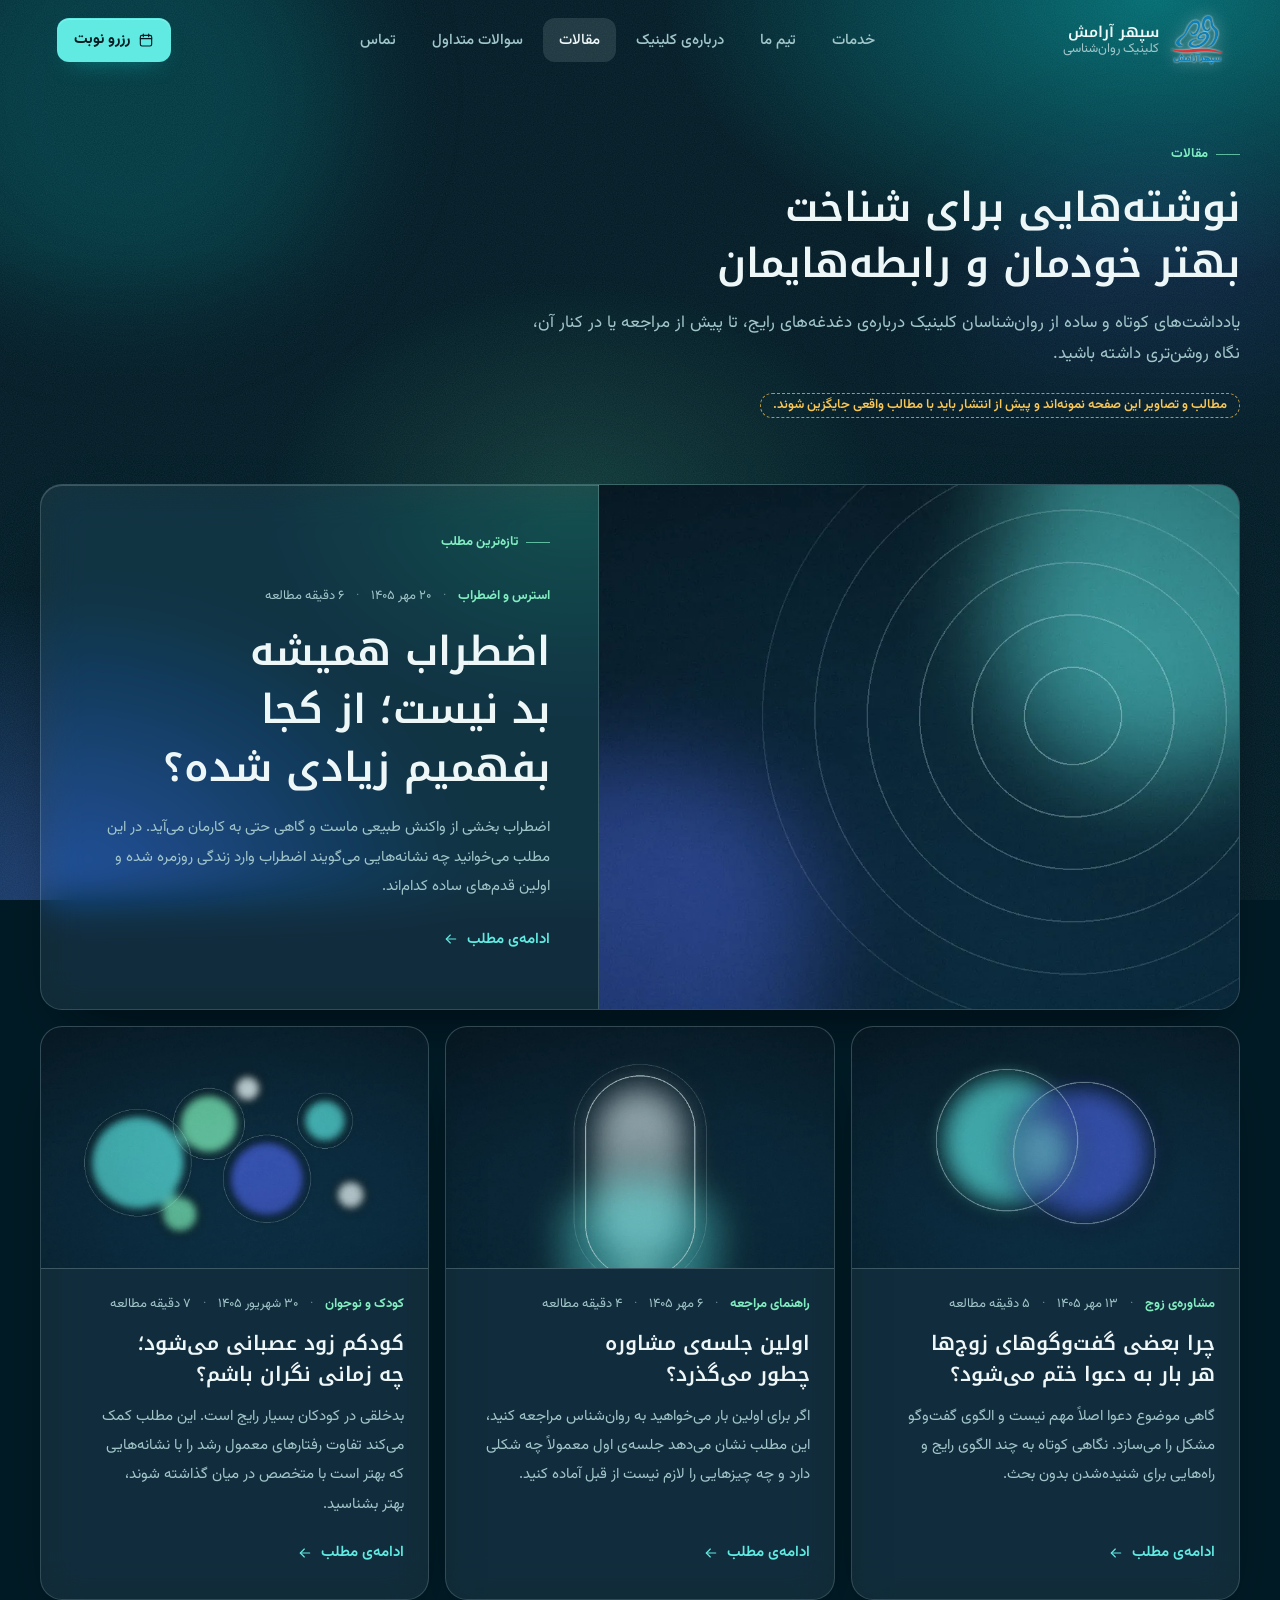
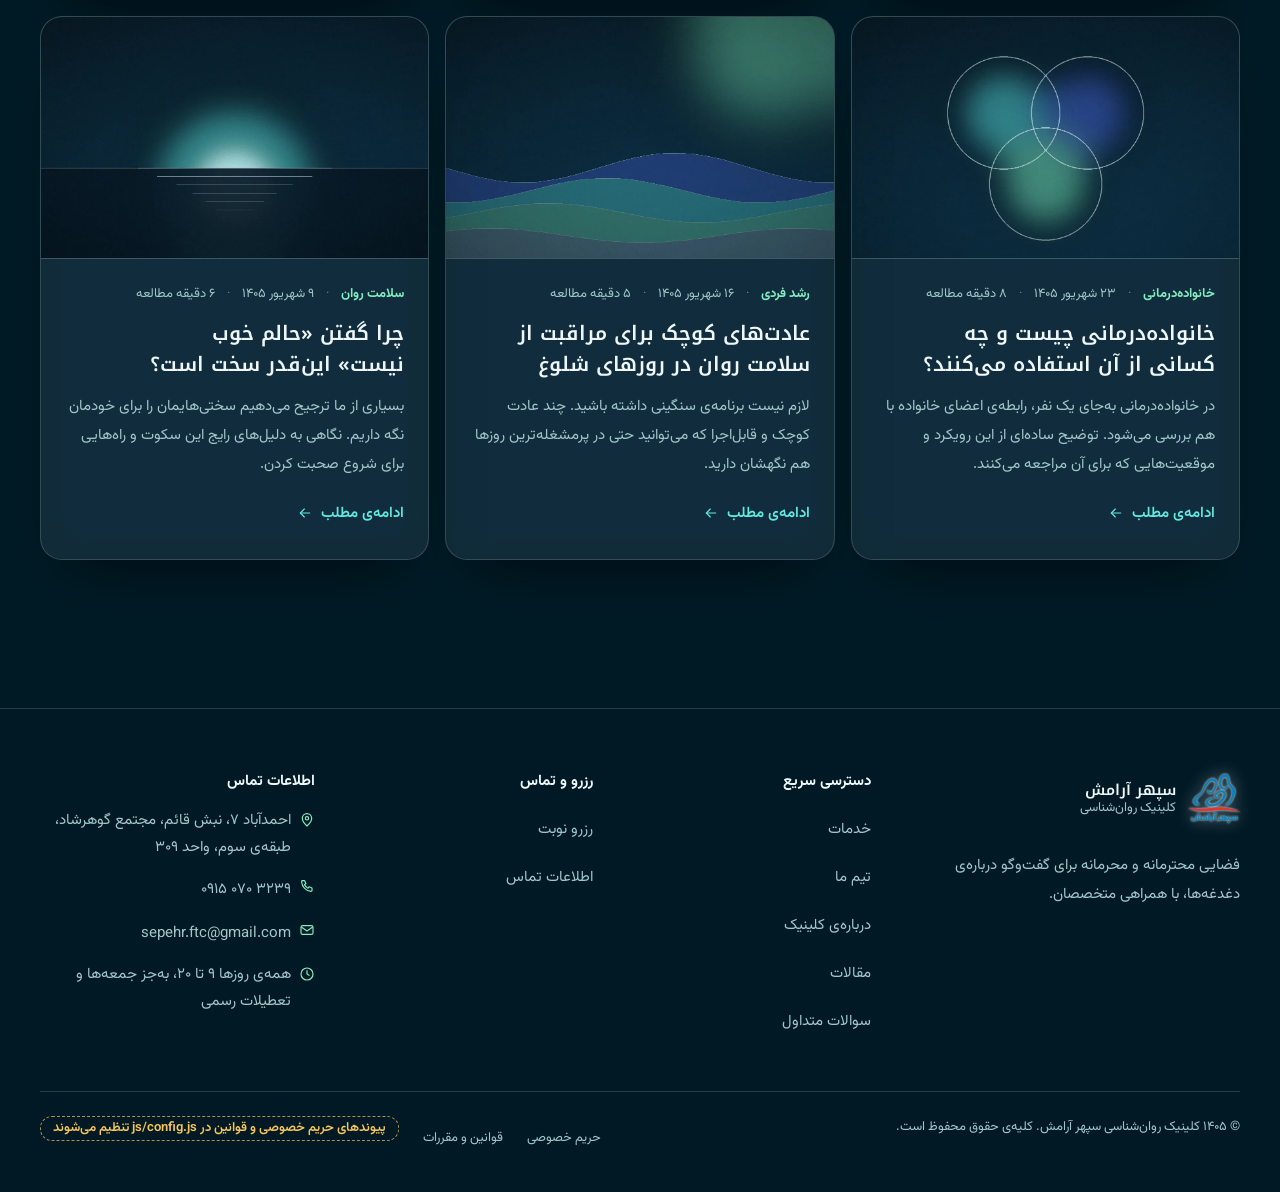
==== blog.html @ 07a2d9d1 "update" ====
<!doctype html>
<html lang="fa" dir="rtl">
<head>
  <meta charset="utf-8">
  <meta name="viewport" content="width=device-width, initial-scale=1">
  <title>مقالات | کلینیک روان‌شناسی سپهر آرامش</title>
  <meta name="description" content="مقالات کلینیک روان‌شناسی سپهر آرامش درباره‌ی سلامت روان، روابط زوجین، خانواده‌درمانی، کودک و نوجوان و مدیریت استرس.">
  <meta name="theme-color" content="#0d2a3a">
  <script>
    document.documentElement.classList.add("js");
    setTimeout(function () {
      if (!window.__sepehrReady) document.documentElement.classList.add("anim-failsafe");
    }, 4000);
  </script>
  <link rel="stylesheet" href="css/styles.css">
</head>
<body>
  <a class="skip-link" href="#main">پرش به محتوای اصلی</a>

  <svg width="0" height="0" style="position:absolute" aria-hidden="true" focusable="false">
    <defs>
      <symbol id="i-menu" viewBox="0 0 24 24"><path d="M4 7h16M4 12h16M4 17h16"/></symbol>
      <symbol id="i-x" viewBox="0 0 24 24"><path d="M6 6l12 12M18 6 6 18"/></symbol>
      <symbol id="i-calendar" viewBox="0 0 24 24"><rect x="3.5" y="5" width="17" height="16" rx="2.5"/><path d="M8 3v4M16 3v4M3.5 10h17"/></symbol>
      <symbol id="i-arrow-left" viewBox="0 0 24 24"><path d="M19 12H5"/><path d="m11 6-6 6 6 6"/></symbol>
      <symbol id="i-pin" viewBox="0 0 24 24"><path d="M12 21s7-6.2 7-11.5A7 7 0 0 0 5 9.5C5 14.8 12 21 12 21z"/><circle cx="12" cy="9.5" r="2.5"/></symbol>
      <symbol id="i-phone" viewBox="0 0 24 24"><path d="M5 4h3.5l1.8 4.5-2.2 1.4a11 11 0 0 0 5.5 5.5l1.4-2.2L19.5 15v3.5a1.5 1.5 0 0 1-1.6 1.5C10.7 19.6 4.4 13.3 4 6.1A1.5 1.5 0 0 1 5 4z"/></symbol>
      <symbol id="i-mail" viewBox="0 0 24 24"><rect x="3" y="5.5" width="18" height="13" rx="2.5"/><path d="m4 8 8 5.5L20 8"/></symbol>
      <symbol id="i-clock" viewBox="0 0 24 24"><circle cx="12" cy="12" r="9"/><path d="M12 7v5l3 2"/></symbol>
      <symbol id="i-info" viewBox="0 0 24 24"><circle cx="12" cy="12" r="9"/><path d="M12 11v5M12 8h.01"/></symbol>
    </defs>
  </svg>

  <header class="site-header" id="site-header">
    <div class="container">
      <div class="site-header__bar">
        <a class="brand" href="index.html" aria-label="کلینیک روان‌شناسی سپهر آرامش، بازگشت به بالای صفحه">
          <span class="brand__mark"><img src="assets/images/logo.png" alt="" width="722" height="672" decoding="async"></span>
          <span class="brand__text">
            <span class="brand__name">سپهر آرامش</span>
            <span class="brand__sub">کلینیک روان‌شناسی</span>
          </span>
        </a>

        <nav class="nav" id="site-nav" aria-label="ناوبری اصلی">
          <ul class="nav__list">
            <li><a class="nav__link" href="index.html#services">خدمات</a></li>
            <li><a class="nav__link" href="index.html#team">تیم ما</a></li>
            <li><a class="nav__link" href="index.html#about">درباره‌ی کلینیک</a></li>
            <li><a class="nav__link is-active" href="blog.html" aria-current="page">مقالات</a></li>
            <li><a class="nav__link" href="index.html#faq">سوالات متداول</a></li>
            <li><a class="nav__link" href="index.html#contact">تماس</a></li>
            <li class="nav__cta"><a class="btn btn--primary" href="index.html#appointment" data-link="booking">رزرو نوبت</a></li>
          </ul>
        </nav>

        <div class="header-actions">
          <a class="btn btn--primary btn--sm" href="index.html#appointment" data-link="booking">
            <svg class="icon icon--sm" aria-hidden="true"><use href="#i-calendar"/></svg>
            رزرو نوبت
          </a>
          <button class="nav-toggle" type="button" aria-expanded="false" aria-controls="site-nav" aria-label="باز و بسته کردن منو">
            <svg class="icon icon-menu" aria-hidden="true"><use href="#i-menu"/></svg>
            <svg class="icon icon-close" aria-hidden="true"><use href="#i-x"/></svg>
          </button>
        </div>
      </div>
    </div>
  </header>

  <main id="main">
    <section class="page-head" aria-labelledby="blog-title">
      <div class="hero__aurora" aria-hidden="true"><i></i><i></i></div>
      <div class="container">
        <div class="section-head reveal">
          <p class="eyebrow">مقالات</p>
          <h1 id="blog-title">نوشته‌هایی برای شناخت بهتر خودمان و رابطه‌هایمان</h1>
          <p class="lead">یادداشت‌های کوتاه و ساده از روان‌شناسان کلینیک درباره‌ی دغدغه‌های رایج، تا پیش از مراجعه یا در کنار آن، نگاه روشن‌تری داشته باشید.</p>
          <p class="placeholder-tag" role="note">مطالب و تصاویر این صفحه نمونه‌اند و پیش از انتشار باید با مطالب واقعی جایگزین شوند.</p>
        </div>
      </div>
    </section>

    <section class="section blog" aria-label="فهرست مقالات">
      <div class="container">
        <article class="post-featured card reveal">
          <div class="post-card__media post-featured__media">
            <img src="assets/images/blog/post-1.webp" alt="" width="1200" height="750" fetchpriority="high" decoding="async">
          </div>
          <div class="post-featured__body">
            <p class="eyebrow">تازه‌ترین مطلب</p>
            <p class="post-meta"><span class="post-meta__cat">استرس و اضطراب</span><time datetime="2026-10-12">۲۰ مهر ۱۴۰۵</time><span>۶ دقیقه مطالعه</span></p>
            <h2 class="post-featured__title">اضطراب همیشه بد نیست؛ از کجا بفهمیم زیادی شده؟</h2>
            <p class="post-card__excerpt">اضطراب بخشی از واکنش طبیعی ماست و گاهی حتی به کارمان می‌آید. در این مطلب می‌خوانید چه نشانه‌هایی می‌گویند اضطراب وارد زندگی روزمره شده و اولین قدم‌های ساده کدام‌اند.</p>
            <span class="post-more" aria-disabled="true" title="به‌زودی">ادامه‌ی مطلب <svg class="icon icon--sm" aria-hidden="true"><use href="#i-arrow-left"/></svg></span>
          </div>
        </article>

        <ul class="post-grid" data-stagger>
          <li class="reveal">
            <article class="post-card card">
              <div class="post-card__media">
                <!-- جایگزینی: فایل assets/images/blog/post-2.webp را با عکس واقعی (نسبت ۸:۵) عوض کنید و alt را بنویسید -->
                <img src="assets/images/blog/post-2.webp" alt="" width="1200" height="750" loading="lazy" decoding="async">
              </div>
              <div class="post-card__body">
                <p class="post-meta"><span class="post-meta__cat">مشاوره‌ی زوج</span><time datetime="2026-10-05">۱۳ مهر ۱۴۰۵</time><span>۵ دقیقه مطالعه</span></p>
                <h2 class="post-card__title">چرا بعضی گفت‌وگوهای زوج‌ها هر بار به دعوا ختم می‌شود؟</h2>
                <p class="post-card__excerpt">گاهی موضوع دعوا اصلاً مهم نیست و الگوی گفت‌وگو مشکل را می‌سازد. نگاهی کوتاه به چند الگوی رایج و راه‌هایی برای شنیده‌شدن بدون بحث.</p>
                <span class="post-more" aria-disabled="true" title="به‌زودی">ادامه‌ی مطلب <svg class="icon icon--sm" aria-hidden="true"><use href="#i-arrow-left"/></svg></span>
              </div>
            </article>
          </li>
          <li class="reveal">
            <article class="post-card card">
              <div class="post-card__media">
                <!-- جایگزینی: فایل assets/images/blog/post-3.webp را با عکس واقعی (نسبت ۸:۵) عوض کنید و alt را بنویسید -->
                <img src="assets/images/blog/post-3.webp" alt="" width="1200" height="750" loading="lazy" decoding="async">
              </div>
              <div class="post-card__body">
                <p class="post-meta"><span class="post-meta__cat">راهنمای مراجعه</span><time datetime="2026-09-28">۶ مهر ۱۴۰۵</time><span>۴ دقیقه مطالعه</span></p>
                <h2 class="post-card__title">اولین جلسه‌ی مشاوره چطور می‌گذرد؟</h2>
                <p class="post-card__excerpt">اگر برای اولین بار می‌خواهید به روان‌شناس مراجعه کنید، این مطلب نشان می‌دهد جلسه‌ی اول معمولاً چه شکلی دارد و چه چیزهایی را لازم نیست از قبل آماده کنید.</p>
                <span class="post-more" aria-disabled="true" title="به‌زودی">ادامه‌ی مطلب <svg class="icon icon--sm" aria-hidden="true"><use href="#i-arrow-left"/></svg></span>
              </div>
            </article>
          </li>
          <li class="reveal">
            <article class="post-card card">
              <div class="post-card__media">
                <!-- جایگزینی: فایل assets/images/blog/post-4.webp را با عکس واقعی (نسبت ۸:۵) عوض کنید و alt را بنویسید -->
                <img src="assets/images/blog/post-4.webp" alt="" width="1200" height="750" loading="lazy" decoding="async">
              </div>
              <div class="post-card__body">
                <p class="post-meta"><span class="post-meta__cat">کودک و نوجوان</span><time datetime="2026-09-21">۳۰ شهریور ۱۴۰۵</time><span>۷ دقیقه مطالعه</span></p>
                <h2 class="post-card__title">کودکم زود عصبانی می‌شود؛ چه زمانی نگران باشم؟</h2>
                <p class="post-card__excerpt">بدخلقی در کودکان بسیار رایج است. این مطلب کمک می‌کند تفاوت رفتارهای معمول رشد را با نشانه‌هایی که بهتر است با متخصص در میان گذاشته شوند، بهتر بشناسید.</p>
                <span class="post-more" aria-disabled="true" title="به‌زودی">ادامه‌ی مطلب <svg class="icon icon--sm" aria-hidden="true"><use href="#i-arrow-left"/></svg></span>
              </div>
            </article>
          </li>
          <li class="reveal">
            <article class="post-card card">
              <div class="post-card__media">
                <!-- جایگزینی: فایل assets/images/blog/post-5.webp را با عکس واقعی (نسبت ۸:۵) عوض کنید و alt را بنویسید -->
                <img src="assets/images/blog/post-5.webp" alt="" width="1200" height="750" loading="lazy" decoding="async">
              </div>
              <div class="post-card__body">
                <p class="post-meta"><span class="post-meta__cat">خانواده‌درمانی</span><time datetime="2026-09-14">۲۳ شهریور ۱۴۰۵</time><span>۸ دقیقه مطالعه</span></p>
                <h2 class="post-card__title">خانواده‌درمانی چیست و چه کسانی از آن استفاده می‌کنند؟</h2>
                <p class="post-card__excerpt">در خانواده‌درمانی به‌جای یک نفر، رابطه‌ی اعضای خانواده با هم بررسی می‌شود. توضیح ساده‌ای از این رویکرد و موقعیت‌هایی که برای آن مراجعه می‌کنند.</p>
                <span class="post-more" aria-disabled="true" title="به‌زودی">ادامه‌ی مطلب <svg class="icon icon--sm" aria-hidden="true"><use href="#i-arrow-left"/></svg></span>
              </div>
            </article>
          </li>
          <li class="reveal">
            <article class="post-card card">
              <div class="post-card__media">
                <!-- جایگزینی: فایل assets/images/blog/post-6.webp را با عکس واقعی (نسبت ۸:۵) عوض کنید و alt را بنویسید -->
                <img src="assets/images/blog/post-6.webp" alt="" width="1200" height="750" loading="lazy" decoding="async">
              </div>
              <div class="post-card__body">
                <p class="post-meta"><span class="post-meta__cat">رشد فردی</span><time datetime="2026-09-07">۱۶ شهریور ۱۴۰۵</time><span>۵ دقیقه مطالعه</span></p>
                <h2 class="post-card__title">عادت‌های کوچک برای مراقبت از سلامت روان در روزهای شلوغ</h2>
                <p class="post-card__excerpt">لازم نیست برنامه‌ی سنگینی داشته باشید. چند عادت کوچک و قابل‌اجرا که می‌توانید حتی در پرمشغله‌ترین روزها هم نگهشان دارید.</p>
                <span class="post-more" aria-disabled="true" title="به‌زودی">ادامه‌ی مطلب <svg class="icon icon--sm" aria-hidden="true"><use href="#i-arrow-left"/></svg></span>
              </div>
            </article>
          </li>
          <li class="reveal">
            <article class="post-card card">
              <div class="post-card__media">
                <!-- جایگزینی: فایل assets/images/blog/post-7.webp را با عکس واقعی (نسبت ۸:۵) عوض کنید و alt را بنویسید -->
                <img src="assets/images/blog/post-7.webp" alt="" width="1200" height="750" loading="lazy" decoding="async">
              </div>
              <div class="post-card__body">
                <p class="post-meta"><span class="post-meta__cat">سلامت روان</span><time datetime="2026-08-31">۹ شهریور ۱۴۰۵</time><span>۶ دقیقه مطالعه</span></p>
                <h2 class="post-card__title">چرا گفتن «حالم خوب نیست» این‌قدر سخت است؟</h2>
                <p class="post-card__excerpt">بسیاری از ما ترجیح می‌دهیم سختی‌هایمان را برای خودمان نگه داریم. نگاهی به دلیل‌های رایج این سکوت و راه‌هایی برای شروع صحبت کردن.</p>
                <span class="post-more" aria-disabled="true" title="به‌زودی">ادامه‌ی مطلب <svg class="icon icon--sm" aria-hidden="true"><use href="#i-arrow-left"/></svg></span>
              </div>
            </article>
          </li>
        </ul>
      </div>
    </section>
  </main>

  <footer class="site-footer">
    <div class="container">
      <div class="footer__grid">
        <div class="footer__about">
          <a class="brand" href="index.html">
            <span class="brand__mark"><img src="assets/images/logo.png" alt="" width="722" height="672" decoding="async"></span>
            <span class="brand__text"><span class="brand__name">سپهر آرامش</span><span class="brand__sub">کلینیک روان‌شناسی</span></span>
          </a>
          <p>فضایی محترمانه و محرمانه برای گفت‌وگو درباره‌ی دغدغه‌ها، با همراهی متخصصان.</p>
        </div>

        <nav aria-label="پیوندهای فوتر">
          <h2 class="footer__title">دسترسی سریع</h2>
          <ul class="footer__links">
            <li><a href="index.html#services">خدمات</a></li>
            <li><a href="index.html#team">تیم ما</a></li>
            <li><a href="index.html#about">درباره‌ی کلینیک</a></li>
            <li><a href="blog.html">مقالات</a></li>
            <li><a href="index.html#faq">سوالات متداول</a></li>
          </ul>
        </nav>

        <div>
          <h2 class="footer__title">رزرو و تماس</h2>
          <ul class="footer__links">
            <li><a href="index.html#appointment" data-link="booking">رزرو نوبت</a></li>
            <li><a href="index.html#contact">اطلاعات تماس</a></li>
          </ul>
        </div>

        <div>
          <h2 class="footer__title">اطلاعات تماس</h2>
          <ul class="footer__contact">
            <li><svg class="icon icon--sm" aria-hidden="true"><use href="#i-pin"/></svg><address>احمدآباد ۷، نبش قائم، مجتمع گوهرشاد، طبقه‌ی سوم، واحد ۳۰۹</address></li>
            <li><svg class="icon icon--sm" aria-hidden="true"><use href="#i-phone"/></svg><a class="contact__link ltr" href="tel:+989150703239" aria-label="تماس تلفنی با کلینیک، ۰۹۱۵ ۰۷۰ ۳۲۳۹">۰۹۱۵ ۰۷۰ ۳۲۳۹</a></li>
            <li><svg class="icon icon--sm" aria-hidden="true"><use href="#i-mail"/></svg><a class="contact__link ltr" href="mailto:sepehr.ftc@gmail.com">sepehr.ftc@gmail.com</a></li>
            <li><svg class="icon icon--sm" aria-hidden="true"><use href="#i-clock"/></svg><span>همه‌ی روزها ۹ تا ۲۰، به‌جز جمعه‌ها و تعطیلات رسمی</span></li>
          </ul>
        </div>
      </div>

      <div class="footer__bottom">
        <p>© <span data-year>۱۴۰۵</span> کلینیک روان‌شناسی سپهر آرامش. کلیه‌ی حقوق محفوظ است.</p>
        <ul>
          <li><a href="#" data-link="privacy" hidden>حریم خصوصی</a></li>
          <li><a href="#" data-link="terms" hidden>قوانین و مقررات</a></li>
          <li data-legal-placeholder><span class="placeholder-tag">پیوندهای حریم خصوصی و قوانین در js/config.js تنظیم می‌شوند</span></li>
        </ul>
      </div>
    </div>
  </footer>

  <script src="js/config.js"></script>
  <script src="js/script.js"></script>
</body>
</html>
---- css/styles.css ----
/* ==========================================================================
   کلینیک روان‌شناسی سپهر آرامش — styles.css
   پایه‌ی بصری: سیستم طراحی «فیروزه» (slug: turquoise) از VibeFarsi.
   توکن‌های بخش ۱ عیناً از get_theme("turquoise") گرفته شده‌اند.

   فهرست:
   1. توکن‌های فیروزه + توکن‌های محلی
   2. فونت‌ها
   3. ریست و پایه
   4. چیدمان و ابزارها
   5. اجزای مشترک (دکمه، کارت، نشان، عنوان بخش)
   6. هدر و ناوبری
   7. هیرو
   8. خدمات
   9. تیم
   10. درباره‌ی کلینیک
   11. دعوت به رزرو نوبت
   12. سوالات متداول
   13. تماس
   14. فوتر
   15. حرکت (reveal، متن، پس‌زمینه)
   16. واکنش‌گرایی
   17. کاهش حرکت
   ========================================================================== */

/* 1. TOKENS ---------------------------------------------------------------- */
:root {
  /* --- فیروزه: توکن‌های رسمی (بدون تغییر) --- */
  color-scheme: dark;
  --background: oklch(0.2 0.045 225);
  --foreground: oklch(0.97 0.01 200);
  --card: oklch(0.97 0.02 200 / 7%);
  --card-foreground: oklch(0.97 0.01 200);
  --popover: oklch(0.25 0.045 225 / 88%);
  --popover-foreground: oklch(0.97 0.01 200);
  --primary: oklch(0.86 0.12 190);
  --primary-foreground: oklch(0.2 0.05 210);
  --secondary: oklch(0.97 0.02 200 / 11%);
  --secondary-foreground: oklch(0.97 0.01 200);
  --muted: oklch(0.97 0.02 200 / 6%);
  --muted-foreground: oklch(0.8 0.04 205);
  --accent: oklch(0.97 0.02 200 / 12%);
  --accent-foreground: oklch(0.97 0.01 200);
  --destructive: oklch(0.7 0.18 22);
  --success: oklch(0.8 0.15 165);
  --warning: oklch(0.85 0.14 85);
  --border: oklch(0.97 0.03 200 / 16%);
  --input: oklch(0.97 0.03 200 / 22%);
  --ring: oklch(0.86 0.12 190);
  --brand: oklch(0.87 0.12 165);
  --brand-foreground: oklch(0.2 0.05 180);

  --radius: 0.875rem;
  --type-display: "Noto Kufi Arabic", "IRANSans", "Vazirmatn", Tahoma, sans-serif;
  --type-display-weight: 600;
  --shape-control: 0.75rem;
  --shape-field: 0.75rem;
  --shape-surface: 1.375rem;
  --shape-overlay: 1rem;
  --line: 1px;
  --line-field: 1px;
  --line-style: solid;
  --field: oklch(0.97 0.02 200 / 6%);
  --depth-control: 0 1px 0 0 oklch(1 0 0 / 22%) inset, 0 10px 24px -14px oklch(0.8 0.14 190 / 60%);
  --depth-press: 0 1px 0 0 oklch(1 0 0 / 12%) inset;
  --depth-field: 0 0 #0000;
  --depth-surface: 0 1px 0 0 oklch(1 0 0 / 18%) inset, 0 30px 60px -30px oklch(0.08 0.03 230 / 70%);
  --depth-overlay: 0 1px 0 0 oklch(1 0 0 / 20%) inset, 0 30px 70px -24px oklch(0.08 0.03 230 / 80%);
  --surface-filter: blur(20px) saturate(1.6);
  --press: scale(0.97);
  --motion: 280ms;
  --motion-ease: cubic-bezier(0.22, 1, 0.36, 1);
  --backdrop:
    radial-gradient(55% 45% at 90% 0%, oklch(0.72 0.14 195 / 50%), transparent 70%),
    radial-gradient(45% 50% at 5% 100%, oklch(0.55 0.17 265 / 45%), transparent 70%),
    radial-gradient(35% 35% at 45% 55%, oklch(0.75 0.13 160 / 18%), transparent 70%);
  --spacing: 0.25rem;

  /* --- توکن‌های محلی (ساخته‌شده از توکن‌های بالا، نه رنگ جدید) --- */
  --font-body: "Vazirmatn", "IRANSans", "Segoe UI", Tahoma, "Noto Sans Arabic", sans-serif;
  --font-display: var(--type-display);

  /* مقیاس تایپوگرافی (۶ اندازه) */
  --fs-xs: 0.8125rem;
  --fs-sm: 0.9375rem;
  --fs-base: 1.0625rem;
  --fs-lg: 1.25rem;
  --fs-xl: clamp(1.75rem, 1.2rem + 2.4vw, 2.5rem);
  --fs-2xl: clamp(2rem, 1.2rem + 3.8vw, 3.5rem);

  --space-1: calc(var(--spacing) * 1);
  --space-2: calc(var(--spacing) * 2);
  --space-3: calc(var(--spacing) * 3);
  --space-4: calc(var(--spacing) * 4);
  --space-6: calc(var(--spacing) * 6);
  --space-8: calc(var(--spacing) * 8);
  --space-12: calc(var(--spacing) * 12);
  --space-16: calc(var(--spacing) * 16);
  --space-24: calc(var(--spacing) * 24);

  --container: 75rem;
  --gutter: clamp(1rem, 4vw, 2rem);
  --section-y: clamp(4.5rem, 9vw, 8rem);
  --header-h: 4.5rem;

  --brand-soft: color-mix(in oklch, var(--brand) 45%, transparent);
  --primary-glow: color-mix(in oklch, var(--primary) 35%, transparent);
  --hairline: color-mix(in oklch, var(--foreground) 6%, transparent);
}

/* 2. FONTS ----------------------------------------------------------------- */

@font-face {
  font-family: "Vazirmatn";
  font-weight: 100 900;
  font-style: normal;
  font-display: swap;
  src: url("../assets/fonts/Vazirmatn-Variable.woff2") format("truetype");
}

@font-face {
  font-family: "Noto Kufi Arabic";
  font-weight: 100 900;
  font-style: normal;
  font-display: swap;
  src: url("../assets/fonts/NotoKufiArabic-Variable.woff2") format("truetype");
}
/* 3. RESET & BASE ---------------------------------------------------------- */
*, *::before, *::after { box-sizing: border-box; }
html { -webkit-text-size-adjust: 100%; text-size-adjust: 100%; scroll-behavior: smooth; scroll-padding-block-start: calc(var(--header-h) + 1rem); }
body {
  margin: 0;
  min-height: 100vh;
  background: var(--background);
  color: var(--foreground);
  font-family: var(--font-body);
  font-size: var(--fs-base);
  line-height: 1.8;
  letter-spacing: 0;
  overflow-x: clip;
  position: relative;
  -webkit-font-smoothing: antialiased;
}
/* پس‌زمینه‌ی نورانی فیروزه‌ای (توکن --backdrop) */
body::before {
  content: "";
  position: fixed;
  inset: 0;
  z-index: -2;
  background: var(--backdrop);
  pointer-events: none;
}
/* دانه‌ی فیلم (از جزء grain رجیستری، به‌صورت CSS) */
body::after {
  content: "";
  position: fixed;
  inset: 0;
  z-index: -1;
  pointer-events: none;
  opacity: 0.4;
  background-size: 200px 200px;
  background-image: url("data:image/svg+xml,%3Csvg xmlns='http://www.w3.org/2000/svg' width='200' height='200'%3E%3Cfilter id='n'%3E%3CfeTurbulence type='fractalNoise' baseFrequency='0.9' numOctaves='2' stitchTiles='stitch'/%3E%3CfeColorMatrix values='0 0 0 0 1 0 0 0 0 1 0 0 0 0 1 0 0 0 0.18 0'/%3E%3C/filter%3E%3Crect width='100%25' height='100%25' filter='url(%23n)'/%3E%3C/svg%3E");
}

h1, h2, h3, h4 { margin: 0; font-family: var(--font-display); font-weight: var(--type-display-weight); line-height: 1.25; letter-spacing: 0; text-wrap: balance; }
p { margin: 0; text-wrap: pretty; }
ul, ol { margin: 0; padding: 0; list-style: none; }
img, svg { display: block; max-width: 100%; }
a { color: inherit; text-decoration: none; }
button { font: inherit; color: inherit; letter-spacing: 0; }
address { font-style: normal; }
dl, dd { margin: 0; }

:focus-visible { outline: 2px solid var(--ring); outline-offset: 3px; border-radius: 0.375rem; }
::selection { background: color-mix(in oklch, var(--primary) 40%, transparent); color: var(--foreground); }

.icon { width: 1.25rem; height: 1.25rem; fill: none; stroke: currentColor; stroke-width: 1.75; stroke-linecap: round; stroke-linejoin: round; flex: none; }
.icon--sm { width: 1rem; height: 1rem; }
.icon--lg { width: 1.5rem; height: 1.5rem; }
/* جهت‌دار: در RTL پیکان «بعدی» به چپ اشاره می‌کند؛ آیکون‌ها از اول چپ‌رو رسم شده‌اند */

.skip-link {
  position: fixed; inset-block-start: var(--space-3); inset-inline-start: var(--space-3);
  z-index: 100; padding: var(--space-2) var(--space-4);
  background: var(--primary); color: var(--primary-foreground);
  border-radius: var(--shape-control); font-weight: 600;
  transform: translateY(-200%);
}
.skip-link:focus { transform: none; }

.visually-hidden { position: absolute; width: 1px; height: 1px; margin: -1px; padding: 0; overflow: hidden; clip: rect(0 0 0 0); white-space: nowrap; border: 0; }

/* 4. LAYOUT --------------------------------------------------------------- */
.container { width: min(100% - var(--gutter) * 2, var(--container)); margin-inline: auto; }
.section { padding-block: var(--section-y); position: relative; }
.stack > * + * { margin-block-start: var(--space-4); }
.ltr { direction: ltr; unicode-bidi: isolate; text-align: start; }

/* 5. COMPONENTS ----------------------------------------------------------- */
/* 5.1 دکمه — از توکن‌های shape/depth/press/motion فیروزه */
.btn {
  display: inline-flex; align-items: center; justify-content: center; gap: var(--space-2);
  min-height: 2.75rem; padding: 0 var(--space-6);
  border: var(--line) var(--line-style) transparent;
  border-radius: var(--shape-control);
  font-family: var(--font-body); font-size: var(--fs-sm); font-weight: 700; line-height: 1.5;
  white-space: nowrap; cursor: pointer;
  transition: background-color var(--motion) var(--motion-ease), transform var(--motion) var(--motion-ease), box-shadow var(--motion) var(--motion-ease), border-color var(--motion) var(--motion-ease);
}
.btn:active { transform: var(--press); box-shadow: var(--depth-press); }
.btn .icon { transition: transform var(--motion) var(--motion-ease); }
.btn:hover .icon--go { transform: translateX(-4px); }
.btn--primary { background: var(--primary); color: var(--primary-foreground); box-shadow: var(--depth-control); }
.btn--primary:hover { background: color-mix(in oklch, var(--primary) 88%, white); box-shadow: var(--depth-control), 0 0 0 6px var(--primary-glow); }
.btn--secondary { background: var(--secondary); color: var(--secondary-foreground); border-color: var(--border); box-shadow: var(--depth-control); backdrop-filter: var(--surface-filter); -webkit-backdrop-filter: var(--surface-filter); }
.btn--secondary:hover { background: var(--accent); border-color: var(--input); }
.btn--lg { min-height: 3.25rem; padding: 0 var(--space-8); font-size: var(--fs-base); }
.btn--sm { min-height: 2.75rem; padding: 0 var(--space-4); }

/* 5.2 کارت شیشه‌ای */
.card {
  position: relative;
  background: var(--card);
  color: var(--card-foreground);
  border: var(--line) var(--line-style) var(--border);
  border-radius: var(--shape-surface);
  box-shadow: var(--depth-surface);
  backdrop-filter: var(--surface-filter);
  -webkit-backdrop-filter: var(--surface-filter);
}

/* 5.3 عنوان بخش */
.section-head { max-width: 40rem; margin-block-end: var(--space-12); }
.section-head--center { margin-inline: auto; text-align: center; }
.eyebrow { display: inline-flex; align-items: center; gap: var(--space-2); margin-block-end: var(--space-4); font-size: var(--fs-xs); font-weight: 700; line-height: 1.5; color: var(--brand); }
.eyebrow::before { content: ""; inline-size: 1.5rem; block-size: 1px; background: currentColor; opacity: 0.7; }
.section-head--center .eyebrow::after { content: ""; inline-size: 1.5rem; block-size: 1px; background: currentColor; opacity: 0.7; }
.section-head h2 { font-size: var(--fs-xl); }
.lead { margin-block-start: var(--space-4); color: var(--muted-foreground); }

/* 5.4 نشان «نمونه / جایگزین شود» برای محتوای موقت */
.placeholder-tag {
  display: inline-flex; align-items: center; gap: var(--space-1);
  padding: 0 var(--space-3); border-radius: var(--shape-control);
  border: 1px dashed color-mix(in oklch, var(--warning) 70%, transparent);
  color: var(--warning); font-size: var(--fs-xs); font-weight: 600; line-height: 1.75;
  max-inline-size: 100%; /* تگ‌های بلند باید بشکنند تا در موبایل سرریز نکنند */
}

/* 6. HEADER --------------------------------------------------------------- */
.site-header { position: fixed; inset-inline: 0; inset-block-start: 0; z-index: 50; padding-block: var(--space-3); transition: padding var(--motion) var(--motion-ease); }
.site-header__bar {
  display: flex; align-items: center; justify-content: space-between; gap: var(--space-4);
  min-height: 3.5rem; padding-inline: var(--space-4);
  border: var(--line) var(--line-style) transparent;
  border-radius: var(--shape-surface);
  transition: background-color var(--motion) var(--motion-ease), border-color var(--motion) var(--motion-ease), box-shadow var(--motion) var(--motion-ease), backdrop-filter var(--motion) var(--motion-ease);
}
.site-header.is-scrolled .site-header__bar,
.site-header.is-open .site-header__bar {
  background: var(--popover);
  border-color: var(--border);
  box-shadow: var(--depth-overlay);
  backdrop-filter: var(--surface-filter);
  -webkit-backdrop-filter: var(--surface-filter);
}
.brand { display: inline-flex; align-items: center; gap: var(--space-3); min-block-size: 2.75rem; }
/* لوگوی آبی روی زمینه‌ی تیره کم‌رنگ می‌شود؛ پس روی صفحه‌ی روشنِ توکن --foreground می‌نشیند */
.brand__mark { display: grid; place-items: center; inline-size: 3.25rem; block-size: 3.25rem; flex: none; }
.brand__mark img { inline-size: 100%; block-size: 100%; object-fit: contain; filter: drop-shadow(0 0 1px oklch(1 0 0 / 90%)) drop-shadow(0 0 0.5rem oklch(0.98 0.02 200 / 45%)); }
.brand__text { display: grid; line-height: 1.25; }
.brand__name { font-family: var(--font-display); font-weight: var(--type-display-weight); font-size: var(--fs-sm); }
.brand__sub { font-size: var(--fs-xs); color: var(--muted-foreground); }

.nav__list { display: flex; align-items: center; gap: var(--space-1); }
.nav__link { display: inline-flex; align-items: center; min-height: 2.75rem; padding-inline: var(--space-4); border-radius: var(--shape-control); font-size: var(--fs-sm); font-weight: 500; color: var(--muted-foreground); transition: color var(--motion) var(--motion-ease), background-color var(--motion) var(--motion-ease); }
.nav__link:hover, .nav__link.is-active { color: var(--foreground); background: var(--accent); }
.header-actions { display: flex; align-items: center; gap: var(--space-2); }
.nav-toggle { display: none; align-items: center; justify-content: center; inline-size: 2.75rem; block-size: 2.75rem; border: var(--line) var(--line-style) var(--border); border-radius: var(--shape-control); background: var(--secondary); color: var(--foreground); cursor: pointer; }
.nav-toggle .icon-close { display: none; }
.site-header.is-open .nav-toggle .icon-menu { display: none; }
.site-header.is-open .nav-toggle .icon-close { display: block; }

/* 7. HERO ----------------------------------------------------------------- */
.hero { position: relative; padding-block: calc(var(--header-h) + var(--space-12)) var(--section-y); overflow: clip; }
.hero__grid { display: grid; grid-template-columns: minmax(0, 1.1fr) minmax(0, 0.9fr); align-items: center; gap: var(--space-12); }
.hero__badge { display: inline-flex; align-items: center; gap: var(--space-2); padding: var(--space-1) var(--space-4) var(--space-1) var(--space-3); margin-block-end: var(--space-6); border: var(--line) var(--line-style) var(--border); border-radius: 999px; background: var(--muted); font-size: var(--fs-xs); font-weight: 600; color: var(--muted-foreground); line-height: 1.75; }
.hero__badge i { inline-size: 0.5rem; block-size: 0.5rem; border-radius: 50%; background: var(--brand); box-shadow: 0 0 0 4px var(--brand-soft); }
.hero h1 { font-size: var(--fs-2xl); line-height: 1.4; }
.hero__lead { margin-block-start: var(--space-6); max-inline-size: 34rem; font-size: var(--fs-lg); line-height: 1.9; color: var(--muted-foreground); }
.hero__actions { display: flex; flex-wrap: wrap; gap: var(--space-3); margin-block-start: var(--space-8); }
.hero__note { display: flex; align-items: center; gap: var(--space-2); margin-block-start: var(--space-8); font-size: var(--fs-sm); color: var(--muted-foreground); }
.hero__note .icon { color: var(--brand); }

/* ترکیب بصری هیرو: گوی آرام + کارت‌های شیشه‌ای */
.hero__visual { position: relative; aspect-ratio: 1 / 1; inline-size: min(100%, 32rem); margin-inline: auto; isolation: isolate; }
.orb { position: absolute; inset: 8%; border-radius: 50%; background:
  radial-gradient(circle at 32% 28%, oklch(0.92 0.09 190 / 95%), transparent 42%),
  radial-gradient(circle at 70% 75%, oklch(0.55 0.17 265 / 70%), transparent 60%),
  radial-gradient(circle at 50% 50%, oklch(0.72 0.14 195), oklch(0.32 0.08 225));
  box-shadow: 0 0 0 1px var(--border) inset, 0 40px 90px -30px oklch(0.72 0.14 195 / 55%), 0 -1px 0 0 oklch(1 0 0 / 30%) inset; }
.orb__logo { position: absolute; inset: 17%; display: grid; place-items: center; border-radius: 50%; background: radial-gradient(circle at 50% 38%, oklch(0.3 0.05 225 / 94%), oklch(0.2 0.045 225 / 96%)); border: var(--line) var(--line-style) var(--border); box-shadow: var(--depth-surface), 0 0 0 0.5rem color-mix(in oklch, var(--foreground) 8%, transparent), 0 0 4rem -0.5rem var(--primary-glow); }
.orb__logo img { inline-size: 74%; block-size: auto; aspect-ratio: 722 / 672; filter: drop-shadow(0 0 0.75rem oklch(0.98 0.02 200 / 22%)); }
.orb__ring { position: absolute; inset: 0; border-radius: 50%; border: 1px solid var(--border); }
.orb__ring:nth-child(1) { inset: -6%; }
.orb__ring:nth-child(2) { inset: -14%; opacity: 0.6; }
.orb__ring:nth-child(3) { inset: -24%; opacity: 0.3; }
.orb-wrap { position: absolute; inset: 0; z-index: -1; }
.float-card { position: absolute; display: flex; align-items: center; gap: var(--space-3); padding: var(--space-3) var(--space-4); max-inline-size: 16rem; border-radius: var(--shape-overlay); }
.float-card__icon { display: grid; place-items: center; inline-size: 2.5rem; block-size: 2.5rem; border-radius: var(--shape-control); background: var(--accent); color: var(--brand); flex: none; }
.float-card strong { display: block; font-size: var(--fs-sm); line-height: 1.5; }
.float-card span { display: block; font-size: var(--fs-xs); line-height: 1.6; color: var(--muted-foreground); }
.float-card--a { inset-block-start: 8%; inset-inline-start: -4%; }
.float-card--b { inset-block-end: 14%; inset-inline-end: -2%; }
.float-card--c { inset-block-end: -2%; inset-inline-start: 6%; }
.breath { position: relative; inline-size: 2.5rem; block-size: 2.5rem; display: grid; place-items: center; flex: none; }
.breath i { position: absolute; inset: 25%; border-radius: 50%; background: var(--brand); }
.breath::before { content: ""; position: absolute; inset: 0; border-radius: 50%; border: 1px solid var(--brand); opacity: 0.7; }

/* 8. SERVICES ------------------------------------------------------------- */
.services__grid { display: grid; grid-template-columns: repeat(3, minmax(0, 1fr)); gap: var(--space-4); }
.service { display: flex; flex-direction: column; gap: var(--space-4); padding: var(--space-8); transition: transform var(--motion) var(--motion-ease), border-color var(--motion) var(--motion-ease), background-color var(--motion) var(--motion-ease); }
.service:hover, .service:focus-within { transform: translateY(-4px); border-color: var(--input); background: color-mix(in oklch, var(--card) 100%, oklch(0.97 0.02 200 / 4%)); }
.service__icon { display: grid; place-items: center; inline-size: 3rem; block-size: 3rem; border-radius: var(--shape-control); background: var(--accent); color: var(--primary); border: var(--line) var(--line-style) var(--border); }
.service h3 { font-size: var(--fs-lg); }
.service p { color: var(--muted-foreground); font-size: var(--fs-sm); line-height: 1.9; flex: 1; }
.service__link { display: inline-flex; align-items: center; gap: var(--space-2); min-height: 2.75rem; font-size: var(--fs-sm); font-weight: 600; color: var(--primary); }
.service__link .icon { transition: transform var(--motion) var(--motion-ease); }
.service__link:hover .icon { transform: translateX(-4px); }

/* 9. TEAM ----------------------------------------------------------------- */
.team__grid { display: grid; grid-template-columns: repeat(3, minmax(0, 1fr)); gap: var(--space-4); }
.member { overflow: hidden; display: flex; flex-direction: column; }
.member__photo { position: relative; aspect-ratio: 1 / 1; display: grid; place-items: center; background:
  radial-gradient(60% 70% at 50% 30%, oklch(0.72 0.14 195 / 35%), transparent 70%),
  linear-gradient(180deg, var(--muted), transparent); border-block-end: var(--line) var(--line-style) var(--border); }
.member__photo img { position: absolute; inset: 0; inline-size: 100%; block-size: 100%; object-fit: cover; }
.member__photo--cutout img { position: static; padding: var(--space-4); object-fit: contain; filter: drop-shadow(0 18px 24px oklch(0.08 0.03 230 / 45%)); }
.member__avatar { display: grid; place-items: center; inline-size: 5rem; block-size: 5rem; border-radius: 50%; border: 2px solid var(--foreground); color: var(--foreground); opacity: 0.85; }
.member__avatar .icon { inline-size: 2.25rem; block-size: 2.25rem; stroke-width: 1.5; }
.member__photo .placeholder-tag { position: absolute; inset-block-start: var(--space-3); inset-inline-start: var(--space-3); }
.member__body { display: flex; flex-direction: column; gap: var(--space-3); padding: var(--space-6); flex: 1; }
.member h3 { font-size: var(--fs-lg); }
.member__role { font-size: var(--fs-sm); font-weight: 600; color: var(--brand); }
.member__bio { font-size: var(--fs-sm); color: var(--muted-foreground); line-height: 1.9; }
.member__meta { margin-block-start: auto; padding-block-start: var(--space-4); border-block-start: var(--line) var(--line-style) var(--border); display: grid; gap: var(--space-1); font-size: var(--fs-xs); color: var(--muted-foreground); line-height: 1.75; }
.member__meta b { color: var(--foreground); font-weight: 600; }

/* 10. ABOUT --------------------------------------------------------------- */
.about__grid { display: grid; grid-template-columns: minmax(0, 0.9fr) minmax(0, 1.1fr); gap: var(--space-16); align-items: start; }
.about__intro h2 { font-size: var(--fs-xl); }
.about__intro p { margin-block-start: var(--space-6); color: var(--muted-foreground); }
.about__notice { display: flex; gap: var(--space-3); align-items: flex-start; margin-block-start: var(--space-8); padding: var(--space-4) var(--space-6); border-radius: var(--shape-overlay); font-size: var(--fs-sm); line-height: 1.9; color: var(--muted-foreground); }
.about__notice .icon { color: var(--warning); margin-block-start: var(--space-1); }
.principles { display: grid; grid-template-columns: repeat(2, minmax(0, 1fr)); gap: var(--space-4); }
.principle { padding: var(--space-6); display: grid; gap: var(--space-3); align-content: start; }
.principle .icon { color: var(--brand); inline-size: 1.75rem; block-size: 1.75rem; }
.principle h3 { font-size: var(--fs-base); }
.principle p { font-size: var(--fs-sm); color: var(--muted-foreground); line-height: 1.9; }

/* 11. APPOINTMENT CTA ----------------------------------------------------- */
.cta { position: relative; overflow: hidden; padding: clamp(2.5rem, 7vw, 5rem) var(--gutter); text-align: center; isolation: isolate; background:
  radial-gradient(60% 90% at 85% 0%, oklch(0.72 0.14 195 / 38%), transparent 70%),
  radial-gradient(50% 80% at 8% 100%, oklch(0.55 0.17 265 / 38%), transparent 70%),
  var(--card); }
.cta::before { content: ""; position: absolute; inset: 0; z-index: -1; opacity: 0.8; background-image: linear-gradient(to right, var(--hairline) 1px, transparent 1px), linear-gradient(to bottom, var(--hairline) 1px, transparent 1px); background-size: 48px 48px; -webkit-mask-image: radial-gradient(ellipse at center, #000 20%, transparent 72%); mask-image: radial-gradient(ellipse at center, #000 20%, transparent 72%); }
.cta h2 { font-size: var(--fs-xl); max-inline-size: 36rem; margin-inline: auto; }
.cta__lead { margin: var(--space-4) auto 0; max-inline-size: 34rem; color: var(--muted-foreground); }
.cta__actions { display: flex; flex-wrap: wrap; justify-content: center; gap: var(--space-3); margin-block-start: var(--space-8); }
.cta__steps { display: flex; flex-wrap: wrap; justify-content: center; gap: var(--space-2) var(--space-8); margin-block-start: var(--space-8); font-size: var(--fs-sm); color: var(--muted-foreground); }
.cta__steps li { display: inline-flex; align-items: center; gap: var(--space-2); }
.cta__steps b { display: grid; place-items: center; inline-size: 1.75rem; block-size: 1.75rem; border-radius: 50%; border: 1px solid var(--border); background: var(--muted); color: var(--foreground); font-size: var(--fs-xs); font-weight: 700; }
.cta__dev { display: none; margin: var(--space-6) auto 0; max-inline-size: 34rem; }
.cta__dev.is-visible { display: block; }

/* 12. FAQ ----------------------------------------------------------------- */
.faq__wrap { display: grid; grid-template-columns: minmax(0, 0.8fr) minmax(0, 1.2fr); gap: var(--space-16); align-items: start; }
.faq__wrap .section-head { margin-block-end: 0; position: sticky; inset-block-start: calc(var(--header-h) + var(--space-8)); }
.accordion { overflow: hidden; }
.accordion__item + .accordion__item { border-block-start: var(--line) var(--line-style) var(--border); }
.accordion__heading { margin: 0; font-size: inherit; font-family: var(--font-body); font-weight: inherit; line-height: inherit; }
.accordion__button { display: flex; inline-size: 100%; align-items: center; justify-content: space-between; gap: var(--space-4); min-height: 3.5rem; padding: var(--space-4) var(--space-6); background: none; border: 0; text-align: start; font-size: var(--fs-base); font-weight: 600; line-height: 1.6; cursor: pointer; transition: background-color var(--motion) var(--motion-ease); }
.accordion__button:hover { background: var(--muted); }
.accordion__button:focus-visible { outline-offset: -3px; border-radius: 0; }
.accordion__button .icon { color: var(--muted-foreground); transition: transform var(--motion) var(--motion-ease); }
.accordion__button[aria-expanded="true"] .icon { transform: rotate(180deg); color: var(--primary); }
.accordion__panel { display: grid; grid-template-rows: 1fr; }
.js .accordion__panel { grid-template-rows: 0fr; transition: grid-template-rows var(--motion) var(--motion-ease); }
.js .accordion__panel.is-open { grid-template-rows: 1fr; }
.accordion__panel-inner { overflow: hidden; }
.accordion__panel-inner > div { padding: 0 var(--space-6) var(--space-6); color: var(--muted-foreground); font-size: var(--fs-sm); line-height: 1.95; }
.js .accordion__panel:not(.is-open) .accordion__panel-inner { visibility: hidden; transition: visibility 0s linear var(--motion); }

/* 13. CONTACT ------------------------------------------------------------- */
.contact__grid { display: grid; grid-template-columns: minmax(0, 1fr) minmax(0, 1fr); gap: var(--space-4); }
.contact__list { display: grid; gap: var(--space-4); padding: var(--space-8); align-content: start; }
.contact__item { display: grid; grid-template-columns: auto 1fr; gap: var(--space-4); align-items: start; }
.contact__item .float-card__icon { inline-size: 2.75rem; block-size: 2.75rem; }
.contact__item dt { font-size: var(--fs-xs); color: var(--muted-foreground); line-height: 1.75; }
.contact__item dd { font-size: var(--fs-base); font-weight: 600; line-height: 1.7; }
.contact__item dd small { display: block; margin-block-start: var(--space-1); font-weight: 400; font-size: var(--fs-xs); color: var(--muted-foreground); }
.map-slot { position: relative; min-block-size: 22rem; display: grid; place-items: center; text-align: center; padding: var(--space-8); overflow: hidden; background:
  linear-gradient(var(--hairline) 1px, transparent 1px) 0 0 / 100% 40px,
  linear-gradient(90deg, var(--hairline) 1px, transparent 1px) 0 0 / 40px 100%,
  radial-gradient(60% 60% at 50% 40%, oklch(0.72 0.14 195 / 25%), transparent 70%),
  var(--card); }
.map-slot__inner { display: grid; gap: var(--space-3); justify-items: center; max-inline-size: 18rem; }
.map-slot__inner .icon { inline-size: 2.5rem; block-size: 2.5rem; color: var(--primary); stroke-width: 1.5; }
.map-slot__inner h3 { font-size: var(--fs-lg); }
.map-slot.has-embed { padding: 0; }
.map-slot.has-embed .map-slot__inner { display: none; }
.contact__link { display: inline-flex; align-items: center; min-height: 2.75rem; transition: color var(--motion) var(--motion-ease); }
.contact__link:hover { color: var(--primary); }
.map-slot iframe { position: absolute; inset: 0; inline-size: 100%; block-size: 100%; border: 0; }
.map-slot p { font-size: var(--fs-sm); color: var(--muted-foreground); line-height: 1.9; }
.emergency { margin-block-start: var(--space-4); padding: var(--space-4) var(--space-6); display: flex; gap: var(--space-3); align-items: flex-start; border-radius: var(--shape-overlay); font-size: var(--fs-sm); line-height: 1.9; color: var(--muted-foreground); }
.emergency .icon { color: var(--destructive); margin-block-start: var(--space-1); }
.emergency b { color: var(--foreground); }

/* 14. FOOTER -------------------------------------------------------------- */
.site-footer { margin-block-start: var(--space-8); border-block-start: var(--line) var(--line-style) var(--border); background: color-mix(in oklch, var(--background) 70%, transparent); padding-block: var(--space-16) var(--space-8); }
.footer__grid { display: grid; grid-template-columns: 1.4fr 1fr 1fr 1.2fr; gap: var(--space-12); }
.footer__about p { margin-block-start: var(--space-4); font-size: var(--fs-sm); color: var(--muted-foreground); max-inline-size: 22rem; line-height: 1.9; }
.footer__title { font-family: var(--font-body); font-size: var(--fs-sm); font-weight: 700; margin-block-end: var(--space-4); }
.footer__links { display: grid; gap: var(--space-1); }
.footer__links a { display: inline-flex; align-items: center; min-height: 2.75rem; font-size: var(--fs-sm); color: var(--muted-foreground); transition: color var(--motion) var(--motion-ease); }
.footer__links a:hover { color: var(--foreground); }
.footer__contact { display: grid; gap: var(--space-3); font-size: var(--fs-sm); color: var(--muted-foreground); line-height: 1.8; }
.footer__contact li { display: flex; gap: var(--space-2); align-items: flex-start; }
.footer__contact .icon { margin-block-start: 0.3rem; color: var(--brand); }
.footer__contact .contact__link { min-height: 2rem; }
.footer__contact .contact__link:hover { color: var(--foreground); }
.footer__bottom { display: flex; flex-wrap: wrap; justify-content: space-between; gap: var(--space-4); margin-block-start: var(--space-12); padding-block-start: var(--space-6); border-block-start: var(--line) var(--line-style) var(--border); font-size: var(--fs-xs); color: var(--muted-foreground); }
.footer__bottom ul { display: flex; flex-wrap: wrap; gap: var(--space-2) var(--space-6); }
.footer__bottom a { display: inline-flex; align-items: center; min-height: 2.75rem; }
.footer__bottom a:hover { color: var(--foreground); }

/* 15. MOTION -------------------------------------------------------------- */
/* قانون: محتوا فقط وقتی پنهان می‌شود که کلاس .js روی <html> باشد و اسکریپت آماده باشد.
   اگر JS اجرا نشود، failsafe (کلاس .anim-failsafe) همه‌چیز را نمایش می‌دهد. */

/* 15.1 reveal بخش‌ها: محو + حرکت رو به بالا؛ آیتم‌های گروه به‌صورت stagger */
.js .reveal { opacity: 0; transform: translateY(1.5rem); transition: opacity 700ms var(--motion-ease), transform 700ms var(--motion-ease); transition-delay: calc(var(--i, 0) * 60ms); will-change: opacity, transform; }
.js .reveal.is-in { opacity: 1; transform: none; will-change: auto; }

/* 15.2 تیتر هیرو: کلمه‌به‌کلمه، از لبه‌ی شروع (راست) با کمی تاری */
.js .w { display: inline-block; opacity: 0; transform: translateX(0.75rem) translateY(0.5rem); filter: blur(6px); transition: opacity 700ms var(--motion-ease), transform 700ms var(--motion-ease), filter 700ms var(--motion-ease); transition-delay: calc(var(--wi, 0) * 90ms + 150ms); }
.js .is-in .w, .js .w.is-in { opacity: 1; transform: none; filter: blur(0); }

/* 15.3 متن جریانی (از streaming-text): کلمه‌ها از دل تاری بیرون می‌آیند. نقطه‌ی سر جریان */
.js .sw { display: inline-block; opacity: 0; filter: blur(3px); transition: opacity 320ms ease-out, filter 320ms ease-out; transition-delay: calc(var(--si, 0) * 45ms + 700ms); }
.js .stream.is-in .sw { opacity: 1; filter: blur(0); }
.stream__dot { display: none; }
.js .stream__dot { display: inline-block; inline-size: 0.5rem; block-size: 0.5rem; margin-inline-start: var(--space-1); border-radius: 50%; background: var(--foreground); vertical-align: middle; opacity: 0; animation: pulse-soft 1s ease-in-out 700ms 4; animation-fill-mode: both; }
.js .stream.is-done .stream__dot { animation: none; opacity: 0; transition: opacity 300ms; }

/* 15.4 هایلایت ماژیکی (از highlight-text): از راست کشیده می‌شود */
.hl { box-decoration-break: clone; -webkit-box-decoration-break: clone; padding-inline: 0.12em; border-radius: 0.2em; background-repeat: no-repeat; background-image: linear-gradient(var(--brand-soft), var(--brand-soft)); background-position: 100% 88%; background-size: 100% 0.4em; }
.js .hl { background-size: 0% 0.4em; transition: background-size 1000ms cubic-bezier(0.16, 1, 0.3, 1); transition-delay: 1100ms; }
.js .hl.is-in, .js .is-in .hl { background-size: 100% 0.4em; }
.js .hl--scroll { transition-delay: 150ms; }

/* 15.5 متن گرادیانی (از gradient-text) */
.gradient-text { display: inline-block; background-image: linear-gradient(90deg, var(--foreground), var(--brand), var(--foreground), var(--brand), var(--foreground)); background-size: 300% 100%; -webkit-background-clip: text; background-clip: text; color: transparent; -webkit-text-fill-color: transparent; animation: gradient-pan 8s linear infinite; }

/* 15.6 هیرو: ورود بصری */
.js .hero__visual { opacity: 0; transform: scale(0.96); transition: opacity 1000ms var(--motion-ease) 300ms, transform 1000ms var(--motion-ease) 300ms; }
.js .hero__visual.is-in { opacity: 1; transform: none; }
.js .float-card { opacity: 0; transform: translateY(1rem); transition: opacity 800ms var(--motion-ease), transform 800ms var(--motion-ease); }
.js .hero__visual.is-in .float-card { opacity: 1; transform: none; }
.js .hero__visual.is-in .float-card--a { transition-delay: 800ms; }
.js .hero__visual.is-in .float-card--b { transition-delay: 1000ms; }
.js .hero__visual.is-in .float-card--c { transition-delay: 1200ms; }

/* 15.7 حرکت ملایم دائمی (فقط تزئینی، آرام) */
.orb { animation: orb-drift 14s ease-in-out infinite alternate; }
.orb__ring:nth-child(1) { animation: ring-breathe 9s ease-in-out infinite; }
.orb__ring:nth-child(2) { animation: ring-breathe 9s ease-in-out -3s infinite; }
.orb__ring:nth-child(3) { animation: ring-breathe 9s ease-in-out -6s infinite; }
.breath i { animation: breathe 8s ease-in-out infinite; }
.breath::before { animation: breathe-ring 8s ease-in-out infinite; }
.hero__aurora { position: absolute; inset: 0; z-index: -1; pointer-events: none; overflow: hidden; -webkit-mask-image: linear-gradient(to bottom, #000 55%, transparent 100%); mask-image: linear-gradient(to bottom, #000 55%, transparent 100%); }
.hero__aurora i { position: absolute; border-radius: 50%; filter: blur(60px); opacity: 0.55; }
.hero__aurora i:nth-child(1) { inline-size: 28rem; block-size: 28rem; inset-block-start: -8rem; inset-inline-end: -6rem; background: oklch(0.72 0.14 195 / 35%); animation: aurora-a 26s ease-in-out infinite alternate; }
.hero__aurora i:nth-child(2) { inline-size: 24rem; block-size: 24rem; inset-block-end: -6rem; inset-inline-start: -4rem; background: oklch(0.55 0.17 265 / 32%); animation: aurora-b 32s ease-in-out infinite alternate; }

@keyframes pulse-soft { 0%, 100% { opacity: 0.35; } 50% { opacity: 1; } }
@keyframes gradient-pan { from { background-position: 0% 0; } to { background-position: 150% 0; } }
@keyframes orb-drift { from { transform: translateY(-1.5%) scale(1); } to { transform: translateY(1.5%) scale(1.02); } }
@keyframes ring-breathe { 0%, 100% { transform: scale(1); } 50% { transform: scale(1.035); } }
@keyframes breathe { 0%, 100% { transform: scale(0.6); } 50% { transform: scale(1.1); } }
@keyframes breathe-ring { 0%, 100% { transform: scale(0.8); opacity: 0.4; } 50% { transform: scale(1); opacity: 0.9; } }
@keyframes aurora-a { to { transform: translate(-3rem, 4rem); } }
@keyframes aurora-b { to { transform: translate(4rem, -3rem); } }

/* failsafe: اگر اسکریپت اصلی بارگذاری نشد، هیچ محتوایی پنهان نماند */
.anim-failsafe .reveal, .anim-failsafe .w, .anim-failsafe .sw, .anim-failsafe .hero__visual, .anim-failsafe .float-card { opacity: 1 !important; transform: none !important; filter: none !important; transition: none !important; }
.anim-failsafe .hl { background-size: 100% 0.4em !important; }
.anim-failsafe .accordion__panel { grid-template-rows: 1fr !important; }
.anim-failsafe .accordion__panel-inner { visibility: visible !important; }

/* 16. RESPONSIVE ---------------------------------------------------------- */
@media (max-width: 64rem) {
  .hero__grid { grid-template-columns: 1fr; gap: var(--space-16); }
  .hero__visual { inline-size: min(100%, 26rem); }
  /* در عرض‌های کوچک کارت‌های شناور روی لوگو می‌افتند؛ یکی زیر گوی می‌نشیند و دو کارت دیگر حذف می‌شوند */
  .hero__visual { margin-block-end: var(--space-16); }
  .float-card--a, .float-card--b { display: none; }
  .float-card--c { inset-block-end: -3.5rem; inset-inline: 0; margin-inline: auto; inline-size: max-content; max-inline-size: 90%; }
  .services__grid, .team__grid { grid-template-columns: repeat(2, minmax(0, 1fr)); }
  .about__grid, .faq__wrap { grid-template-columns: 1fr; gap: var(--space-12); }
  .faq__wrap .section-head { position: static; }
  .footer__grid { grid-template-columns: 1fr 1fr; gap: var(--space-8); }
  .footer__about { grid-column: 1 / -1; }
}

@media (max-width: 56rem) {
  .nav-toggle { display: inline-flex; }
  .header-actions .btn { display: none; }
  .nav { position: absolute; inset-inline: var(--gutter); inset-block-start: calc(100% - var(--space-1)); padding: var(--space-3); border: var(--line) var(--line-style) var(--border); border-radius: var(--shape-surface); background: var(--popover); box-shadow: var(--depth-overlay); backdrop-filter: var(--surface-filter); -webkit-backdrop-filter: var(--surface-filter); opacity: 0; visibility: hidden; transform: translateY(-0.5rem); transition: opacity var(--motion) var(--motion-ease), transform var(--motion) var(--motion-ease), visibility 0s linear var(--motion); }
  .site-header.is-open .nav { opacity: 1; visibility: visible; transform: none; transition-delay: 0s; }
  .nav__list { flex-direction: column; align-items: stretch; }
  .nav__link { min-height: 3rem; }
  .nav__cta { display: flex; margin-block-start: var(--space-2); }
  .nav__cta .btn { inline-size: 100%; }
}
@media (min-width: 56.0625rem) { .nav__cta { display: none; } }

@media (max-width: 40rem) {
  :root { --header-h: 4rem; }
  .brand__sub { display: none; }
  .hero { padding-block-start: calc(var(--header-h) + var(--space-8)); }
  .hero__lead { font-size: var(--fs-base); }
  .hero__actions .btn { inline-size: 100%; }
  .services__grid, .team__grid, .contact__grid, .principles { grid-template-columns: 1fr; }
  .service { padding: var(--space-6); }
  .float-card { max-inline-size: 13.5rem; padding: var(--space-2) var(--space-3); }
  .float-card--a { inset-inline-start: -2%; }
  .float-card--b { inset-inline-end: -2%; }
  .float-card--c { inset-inline-start: 2%; }
  .accordion__button { padding: var(--space-4); }
  .accordion__panel-inner > div { padding: 0 var(--space-4) var(--space-4); }
  .contact__list { padding: var(--space-6); }
  .footer__grid { grid-template-columns: 1fr; }
  .cta__actions .btn { inline-size: 100%; }
  .cta__steps { flex-direction: column; align-items: center; }
}

/* 17. REDUCED MOTION ------------------------------------------------------ */
@media (prefers-reduced-motion: reduce) {
  html { scroll-behavior: auto; }
  *, *::before, *::after { animation: none !important; transition-duration: 0.01ms !important; transition-delay: 0ms !important; scroll-behavior: auto !important; }
  .js .reveal, .js .w, .js .sw, .js .hero__visual, .js .float-card { opacity: 1; transform: none; filter: none; }
  .js .hl { background-size: 100% 0.4em; }
  .gradient-text { background-position: 50% 0; }
  .stream__dot { display: none !important; }
  .js .accordion__panel { transition: none; }
}

@media (forced-colors: active) {
  .btn--primary { border-color: ButtonText; }
  .card { border-color: CanvasText; }
}

/* 18. BLOG ---------------------------------------------------------------- */
.page-head { position: relative; padding-block: calc(var(--header-h) + var(--space-16)) var(--space-8); overflow: clip; }
.page-head .section-head { max-inline-size: 46rem; margin-block-end: 0; }
.page-head h1 { font-size: var(--fs-xl); line-height: 1.4; }
.page-head .placeholder-tag { margin-block-start: var(--space-6); }
.blog { padding-block-start: var(--space-8); }

.post-meta { display: flex; flex-wrap: wrap; align-items: center; gap: var(--space-1) var(--space-3); font-size: var(--fs-xs); line-height: 1.75; color: var(--muted-foreground); }
.post-meta > * + *::before { content: "·"; margin-inline-end: var(--space-3); opacity: 0.6; }
.post-meta__cat { color: var(--brand); font-weight: 700; }

.post-card__media { position: relative; overflow: hidden; aspect-ratio: 8 / 5; background: var(--muted); border-block-end: var(--line) var(--line-style) var(--border); }
.post-card__media img { inline-size: 100%; block-size: 100%; object-fit: cover; transition: transform 700ms var(--motion-ease); }
.post-card__excerpt { color: var(--muted-foreground); font-size: var(--fs-sm); line-height: 1.95; }

/* دکمه‌ی «ادامه‌ی مطلب» عمداً غیرفعال است تا صفحه‌ی تک‌مطلب ساخته شود (در وردپرس: <a href="<?php the_permalink(); ?>">) */
.post-more { display: inline-flex; align-items: center; gap: var(--space-2); min-block-size: 2.75rem; font-size: var(--fs-sm); font-weight: 600; color: var(--primary); cursor: default; user-select: none; }

.post-featured { display: grid; grid-template-columns: minmax(0, 1.15fr) minmax(0, 1fr); overflow: hidden; margin-block-end: var(--space-4); }
.post-featured__media { aspect-ratio: auto; min-block-size: 22rem; border-block-end: 0; border-inline-end: var(--line) var(--line-style) var(--border); }
.post-featured__body { display: flex; flex-direction: column; justify-content: center; align-items: flex-start; gap: var(--space-4); padding: clamp(var(--space-6), 4vw, var(--space-12)); }
.post-featured__title { font-size: var(--fs-xl); line-height: 1.45; }

.post-grid { display: grid; grid-template-columns: repeat(3, minmax(0, 1fr)); gap: var(--space-4); }
.post-card { display: flex; flex-direction: column; overflow: hidden; block-size: 100%; transition: transform var(--motion) var(--motion-ease), border-color var(--motion) var(--motion-ease); }
.post-card__body { display: flex; flex-direction: column; align-items: flex-start; gap: var(--space-3); padding: var(--space-6); flex: 1; }
.post-card__title { font-size: var(--fs-lg); line-height: 1.55; }
.post-card__excerpt { flex: 1; }
.post-card:hover, .post-featured:hover { border-color: var(--input); }
.post-card:hover .post-card__media img, .post-featured:hover .post-card__media img { transform: scale(1.04); }
.post-card:hover { transform: translateY(-4px); }

@media (max-width: 64rem) {
  .post-grid { grid-template-columns: repeat(2, minmax(0, 1fr)); }
  .post-featured { grid-template-columns: 1fr; }
  .post-featured__media { min-block-size: 0; aspect-ratio: 16 / 9; border-inline-end: 0; border-block-end: var(--line) var(--line-style) var(--border); }
}
@media (max-width: 40rem) {
  .page-head { padding-block-start: calc(var(--header-h) + var(--space-12)); }
  .post-grid { grid-template-columns: 1fr; }
  .post-card__body { padding: var(--space-4) var(--space-4) var(--space-6); }
  .post-featured__body { padding: var(--space-6) var(--space-4); }
}
@media (prefers-reduced-motion: reduce) {
  .post-card__media img { transition: none; }
  .post-card:hover { transform: none; }
  .post-card:hover .post-card__media img, .post-featured:hover .post-card__media img { transform: none; }
}
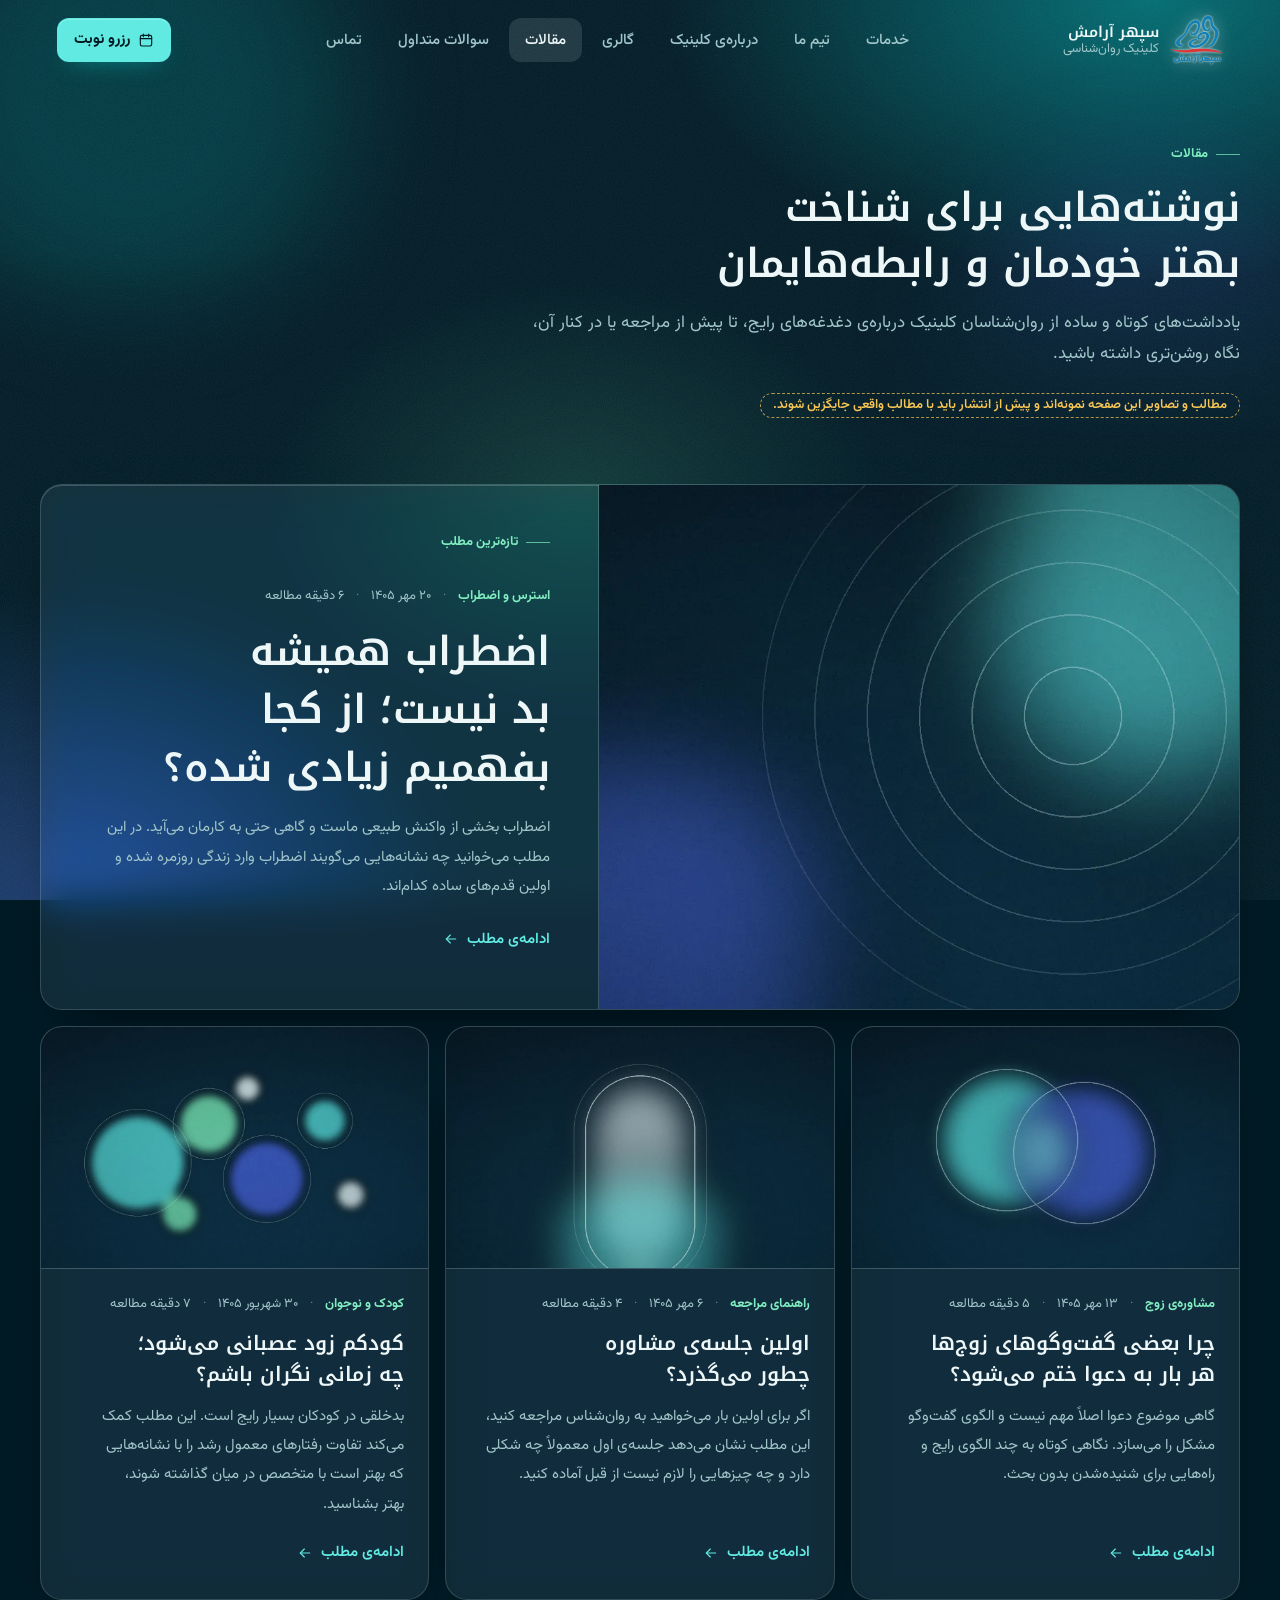
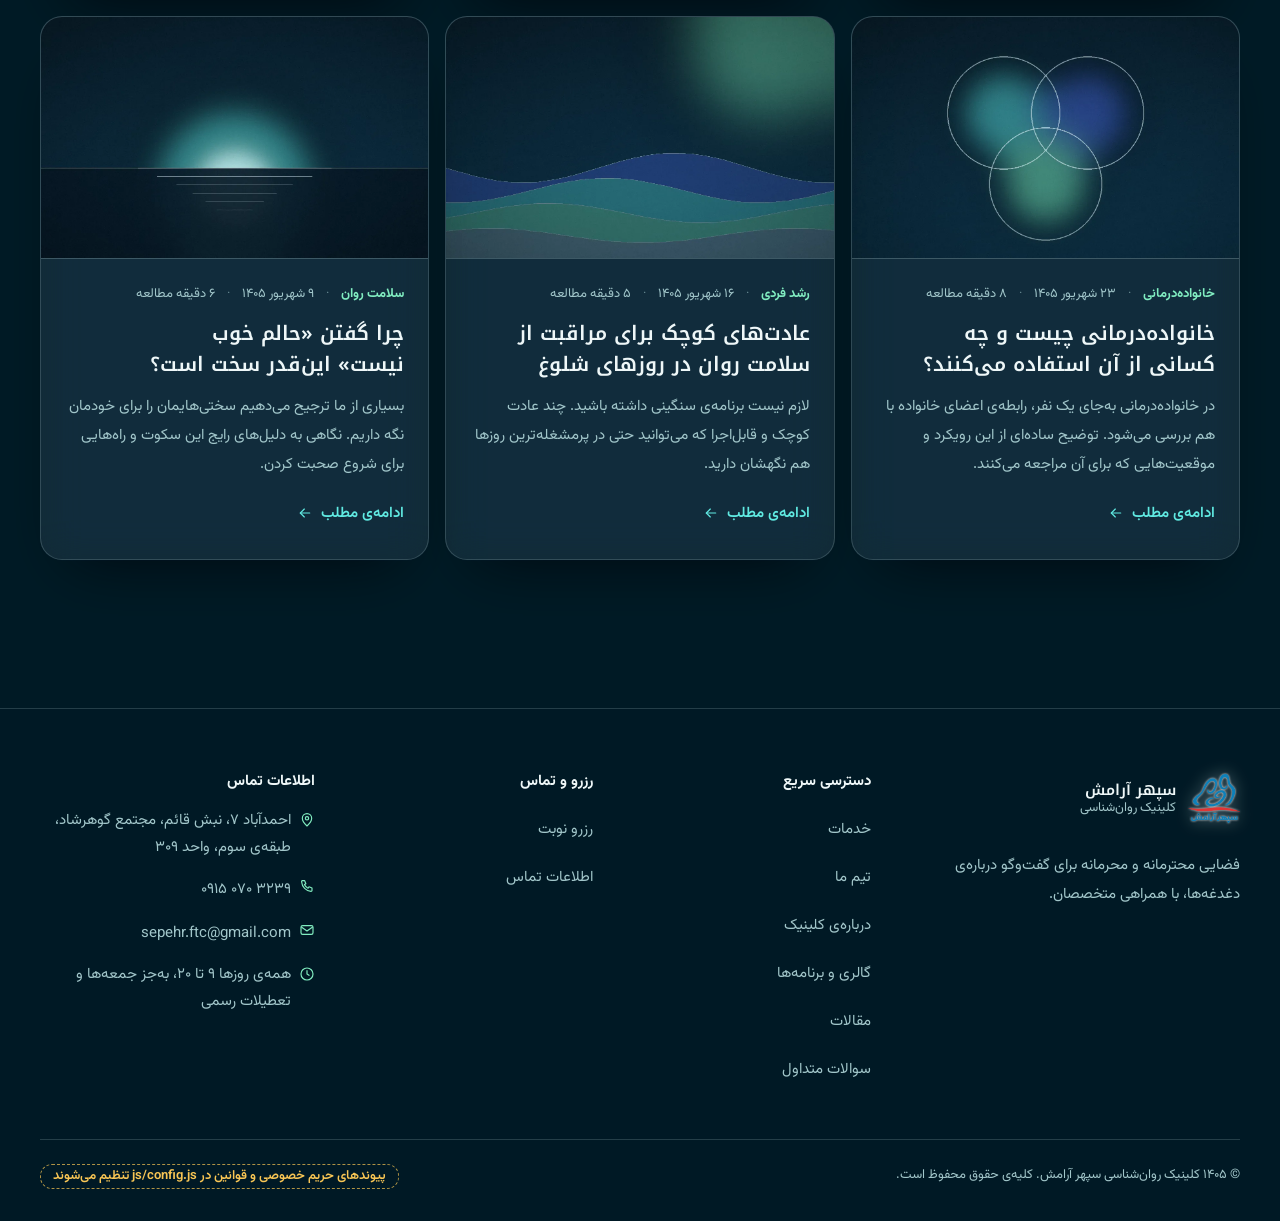
==== commit 1b4119a7: "update2" ====
--- a/blog.html
+++ b/blog.html
@@ -47,6 +47,7 @@
             <li><a class="nav__link" href="index.html#services">خدمات</a></li>
             <li><a class="nav__link" href="index.html#team">تیم ما</a></li>
             <li><a class="nav__link" href="index.html#about">درباره‌ی کلینیک</a></li>
+            <li><a class="nav__link" href="gallery.html">گالری</a></li>
             <li><a class="nav__link is-active" href="blog.html" aria-current="page">مقالات</a></li>
             <li><a class="nav__link" href="index.html#faq">سوالات متداول</a></li>
             <li><a class="nav__link" href="index.html#contact">تماس</a></li>
@@ -203,6 +204,7 @@
             <li><a href="index.html#services">خدمات</a></li>
             <li><a href="index.html#team">تیم ما</a></li>
             <li><a href="index.html#about">درباره‌ی کلینیک</a></li>
+            <li><a href="gallery.html">گالری و برنامه‌ها</a></li>
             <li><a href="blog.html">مقالات</a></li>
             <li><a href="index.html#faq">سوالات متداول</a></li>
           </ul>
--- a/css/styles.css
+++ b/css/styles.css
@@ -318,12 +318,23 @@
 .breath::before { content: ""; position: absolute; inset: 0; border-radius: 50%; border: 1px solid var(--brand); opacity: 0.7; }
 
 /* 8. SERVICES ------------------------------------------------------------- */
-.services__grid { display: grid; grid-template-columns: repeat(3, minmax(0, 1fr)); gap: var(--space-4); }
+.services__grid { display: grid; grid-template-columns: repeat(6, minmax(0, 1fr)); gap: var(--space-4); }
+.services__grid + .services__label { margin-block-start: var(--space-12); }
+.service--s2 { grid-column: span 2; }
+.service--s3 { grid-column: span 3; }
+.services__label { margin-block-end: var(--space-4); font-size: var(--fs-lg); color: var(--muted-foreground); font-weight: 600; }
+.service__topics { display: flex; flex-wrap: wrap; gap: var(--space-2); }
+.service__topics li { padding: 0.2rem 0.7rem; border-radius: 999px; border: var(--line) var(--line-style) var(--border); background: color-mix(in oklch, var(--muted) 70%, transparent); font-size: var(--fs-xs); line-height: 1.7; color: var(--foreground); }
+.policy { display: grid; gap: var(--space-2); margin-block-start: var(--space-3); }
+.policy li { display: flex; flex-wrap: wrap; justify-content: space-between; gap: var(--space-1) var(--space-4); padding: var(--space-3) var(--space-4); border: var(--line) var(--line-style) var(--border); border-radius: var(--shape-control); background: color-mix(in oklch, var(--muted) 60%, transparent); }
+.policy b { color: var(--foreground); font-weight: 600; }
+.policy span { color: var(--brand); font-weight: 600; }
 .service { display: flex; flex-direction: column; gap: var(--space-4); padding: var(--space-8); transition: transform var(--motion) var(--motion-ease), border-color var(--motion) var(--motion-ease), background-color var(--motion) var(--motion-ease); }
 .service:hover, .service:focus-within { transform: translateY(-4px); border-color: var(--input); background: color-mix(in oklch, var(--card) 100%, oklch(0.97 0.02 200 / 4%)); }
 .service__icon { display: grid; place-items: center; inline-size: 3rem; block-size: 3rem; border-radius: var(--shape-control); background: var(--accent); color: var(--primary); border: var(--line) var(--line-style) var(--border); }
 .service h3 { font-size: var(--fs-lg); }
-.service p { color: var(--muted-foreground); font-size: var(--fs-sm); line-height: 1.9; flex: 1; }
+.service p { color: var(--muted-foreground); font-size: var(--fs-sm); line-height: 1.9; }
+.service__link { margin-block-start: auto; }
 .service__link { display: inline-flex; align-items: center; gap: var(--space-2); min-height: 2.75rem; font-size: var(--fs-sm); font-weight: 600; color: var(--primary); }
 .service__link .icon { transition: transform var(--motion) var(--motion-ease); }
 .service__link:hover .icon { transform: translateX(-4px); }
@@ -508,13 +519,15 @@
   .float-card--a, .float-card--b { display: none; }
   .float-card--c { inset-block-end: -3.5rem; inset-inline: 0; margin-inline: auto; inline-size: max-content; max-inline-size: 90%; }
   .services__grid, .team__grid { grid-template-columns: repeat(2, minmax(0, 1fr)); }
+  .service--s2, .service--s3 { grid-column: auto; }
+  .services__grid > .service:last-child:nth-child(odd) { grid-column: 1 / -1; }
   .about__grid, .faq__wrap { grid-template-columns: 1fr; gap: var(--space-12); }
   .faq__wrap .section-head { position: static; }
   .footer__grid { grid-template-columns: 1fr 1fr; gap: var(--space-8); }
   .footer__about { grid-column: 1 / -1; }
 }
 
-@media (max-width: 56rem) {
+@media (max-width: 64rem) {
   .nav-toggle { display: inline-flex; }
   .header-actions .btn { display: none; }
   .nav { position: absolute; inset-inline: var(--gutter); inset-block-start: calc(100% - var(--space-1)); padding: var(--space-3); border: var(--line) var(--line-style) var(--border); border-radius: var(--shape-surface); background: var(--popover); box-shadow: var(--depth-overlay); backdrop-filter: var(--surface-filter); -webkit-backdrop-filter: var(--surface-filter); opacity: 0; visibility: hidden; transform: translateY(-0.5rem); transition: opacity var(--motion) var(--motion-ease), transform var(--motion) var(--motion-ease), visibility 0s linear var(--motion); }
@@ -524,7 +537,7 @@
   .nav__cta { display: flex; margin-block-start: var(--space-2); }
   .nav__cta .btn { inline-size: 100%; }
 }
-@media (min-width: 56.0625rem) { .nav__cta { display: none; } }
+@media (min-width: 64.0625rem) { .nav__cta { display: none; } }
 
 @media (max-width: 40rem) {
   :root { --header-h: 4rem; }
@@ -534,6 +547,7 @@
   .hero__actions .btn { inline-size: 100%; }
   .services__grid, .team__grid, .contact__grid, .principles { grid-template-columns: 1fr; }
   .service { padding: var(--space-6); }
+  .services__grid > .service:last-child:nth-child(odd) { grid-column: auto; }
   .float-card { max-inline-size: 13.5rem; padding: var(--space-2) var(--space-3); }
   .float-card--a { inset-inline-start: -2%; }
   .float-card--b { inset-inline-end: -2%; }
@@ -610,3 +624,56 @@
   .post-card:hover { transform: none; }
   .post-card:hover .post-card__media img, .post-featured:hover .post-card__media img { transform: none; }
 }
+
+
+/* 19. GALLERY / PROGRAMS --------------------------------------------------- */
+[hidden] { display: none !important; }
+.gx__filters { display: flex; flex-wrap: wrap; gap: var(--space-4) var(--space-8); padding: var(--space-4) var(--space-6); margin-block-end: var(--space-8); }
+.gx__group { display: flex; flex-wrap: wrap; align-items: center; gap: var(--space-2); }
+.gx__label { font-size: var(--fs-xs); font-weight: 700; color: var(--muted-foreground); margin-inline-end: var(--space-1); }
+.chip { min-block-size: 2.75rem; padding-inline: var(--space-4); border-radius: 999px; border: var(--line) var(--line-style) var(--border); background: transparent; color: var(--muted-foreground); font: inherit; font-size: var(--fs-sm); font-weight: 500; cursor: pointer; transition: color var(--motion) var(--motion-ease), background-color var(--motion) var(--motion-ease), border-color var(--motion) var(--motion-ease); }
+.chip:hover { color: var(--foreground); border-color: var(--input); }
+.chip[aria-pressed="true"] { background: var(--primary); border-color: var(--primary); color: var(--primary-foreground); font-weight: 700; }
+.chip:focus-visible, .shot__btn:focus-visible { outline: 2px solid var(--ring, var(--primary)); outline-offset: 3px; }
+.gx__panel + .gx__panel { margin-block-start: var(--space-16); }
+.gx__title { font-size: var(--fs-xl); margin-block-end: var(--space-2); }
+.gx__note { display: flex; align-items: flex-start; gap: var(--space-2); margin-block-end: var(--space-6); font-size: var(--fs-sm); color: var(--muted-foreground); line-height: 1.9; }
+.gx__note .icon { flex: none; margin-block-start: 0.4rem; }
+.gx__empty { padding: var(--space-8); text-align: center; color: var(--muted-foreground); line-height: 1.9; }
+.program-grid, .shot-grid, .doc-grid { display: grid; grid-template-columns: repeat(3, minmax(0, 1fr)); gap: var(--space-4); }
+.program { display: flex; flex-direction: column; align-items: flex-start; gap: var(--space-3); padding: var(--space-6); }
+.program__top { display: flex; flex-wrap: wrap; align-items: center; justify-content: space-between; gap: var(--space-2); inline-size: 100%; }
+.program h3 { font-size: var(--fs-lg); line-height: 1.6; }
+.program p { color: var(--muted-foreground); font-size: var(--fs-sm); line-height: 1.9; }
+.program__when { display: flex; align-items: center; gap: var(--space-2); margin-block-start: auto; padding-block-start: var(--space-3); inline-size: 100%; border-block-start: var(--line) var(--line-style) var(--border); color: var(--foreground) !important; font-size: var(--fs-xs) !important; }
+.tag { display: inline-flex; align-items: center; gap: var(--space-2); padding: 0.15rem 0.7rem; border-radius: 999px; background: var(--accent); color: var(--primary); font-size: var(--fs-xs); font-weight: 700; }
+.shot { display: block; }
+.shot__btn { display: block; inline-size: 100%; padding: 0; overflow: hidden; text-align: start; font: inherit; color: inherit; cursor: zoom-in; transition: transform var(--motion) var(--motion-ease), border-color var(--motion) var(--motion-ease); }
+.shot__btn:hover { transform: translateY(-4px); border-color: var(--input); }
+.shot__media { position: relative; display: block; aspect-ratio: 16 / 10; overflow: hidden; border-block-end: var(--line) var(--line-style) var(--border); }
+.shot__media img { inline-size: 100%; block-size: 100%; object-fit: cover; transition: transform var(--motion) var(--motion-ease); }
+.shot__btn:hover .shot__media img { transform: scale(1.04); }
+.shot__zoom { position: absolute; inset-block-start: var(--space-3); inset-inline-end: var(--space-3); display: grid; place-items: center; inline-size: 2.25rem; block-size: 2.25rem; border-radius: 50%; background: oklch(0.18 0.03 230 / 70%); color: #fff; }
+.shot__zoom .icon { inline-size: 1.1rem; block-size: 1.1rem; }
+.shot__cap { display: grid; gap: var(--space-1); padding: var(--space-4) var(--space-4) var(--space-5, var(--space-4)); }
+.shot__cap b { font-size: var(--fs-base); line-height: 1.6; }
+.shot__cap > span { display: flex; flex-wrap: wrap; align-items: center; gap: var(--space-2); font-size: var(--fs-xs); color: var(--muted-foreground); }
+.doc { display: flex; flex-direction: column; align-items: flex-start; gap: var(--space-3); padding: var(--space-6); }
+.doc__frame { display: grid; place-items: center; inline-size: 100%; aspect-ratio: 4 / 3; border-radius: var(--shape-control); border: 1px dashed var(--input); background: color-mix(in oklch, var(--muted) 60%, transparent); color: var(--primary); }
+.doc h3 { font-size: var(--fs-lg); }
+.doc p { color: var(--muted-foreground); font-size: var(--fs-sm); line-height: 1.9; }
+.lightbox { inline-size: min(92vw, 62rem); max-inline-size: none; padding: var(--space-4); border: var(--line) var(--line-style) var(--border); border-radius: var(--shape-surface); background: var(--background); color: var(--foreground); margin: auto; }
+.lightbox::backdrop { background: oklch(0.1 0.03 230 / 80%); backdrop-filter: blur(4px); }
+.lightbox figure { display: grid; gap: var(--space-3); }
+.lightbox img { inline-size: 100%; block-size: auto; max-block-size: 74vh; object-fit: contain; border-radius: var(--shape-control); }
+.lightbox figcaption { font-size: var(--fs-sm); color: var(--muted-foreground); line-height: 1.8; }
+.lightbox__close { margin-block-start: var(--space-3); }
+@media (max-width: 64rem) { .program-grid, .shot-grid, .doc-grid { grid-template-columns: repeat(2, minmax(0, 1fr)); } }
+@media (max-width: 40rem) {
+  .program-grid, .shot-grid, .doc-grid { grid-template-columns: 1fr; }
+  .gx__filters { padding: var(--space-4); }
+}
+@media (prefers-reduced-motion: reduce) {
+  .shot__btn, .shot__media img { transition: none; }
+  .shot__btn:hover, .shot__btn:hover .shot__media img { transform: none; }
+}
